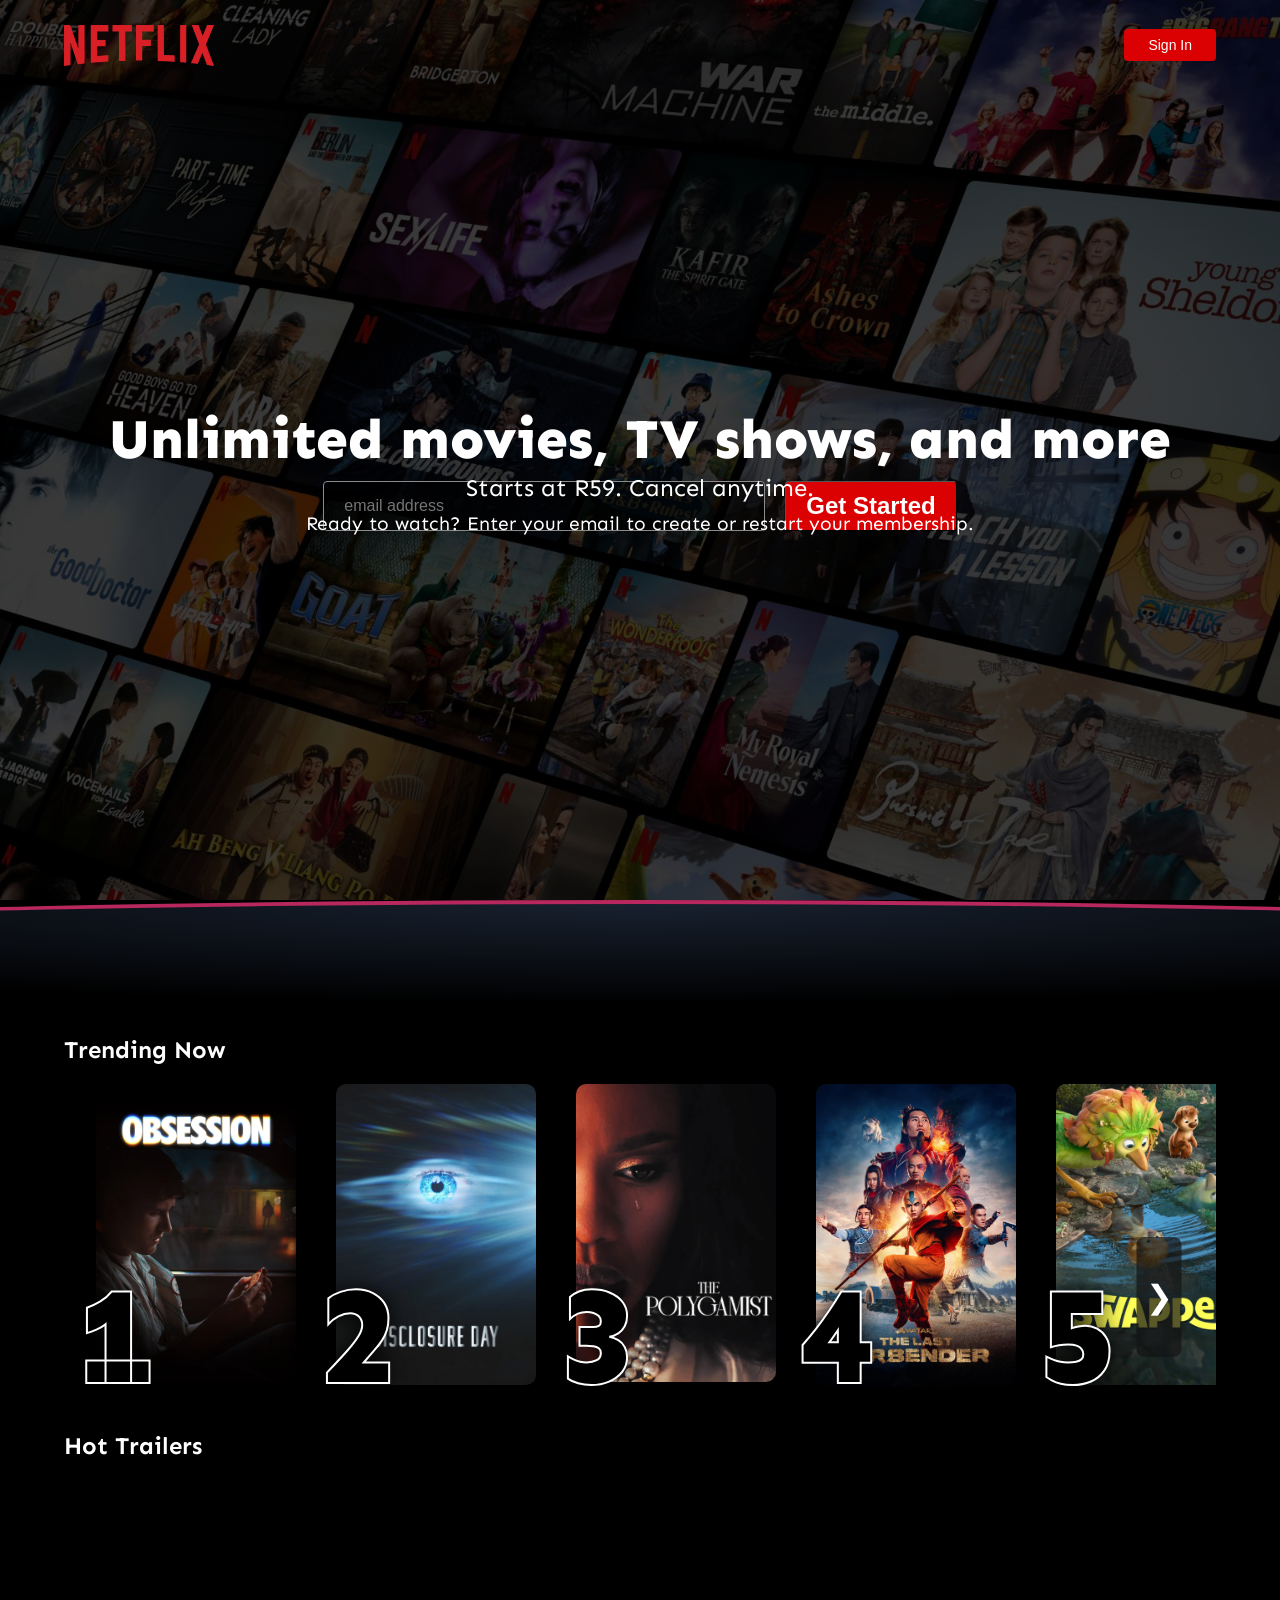
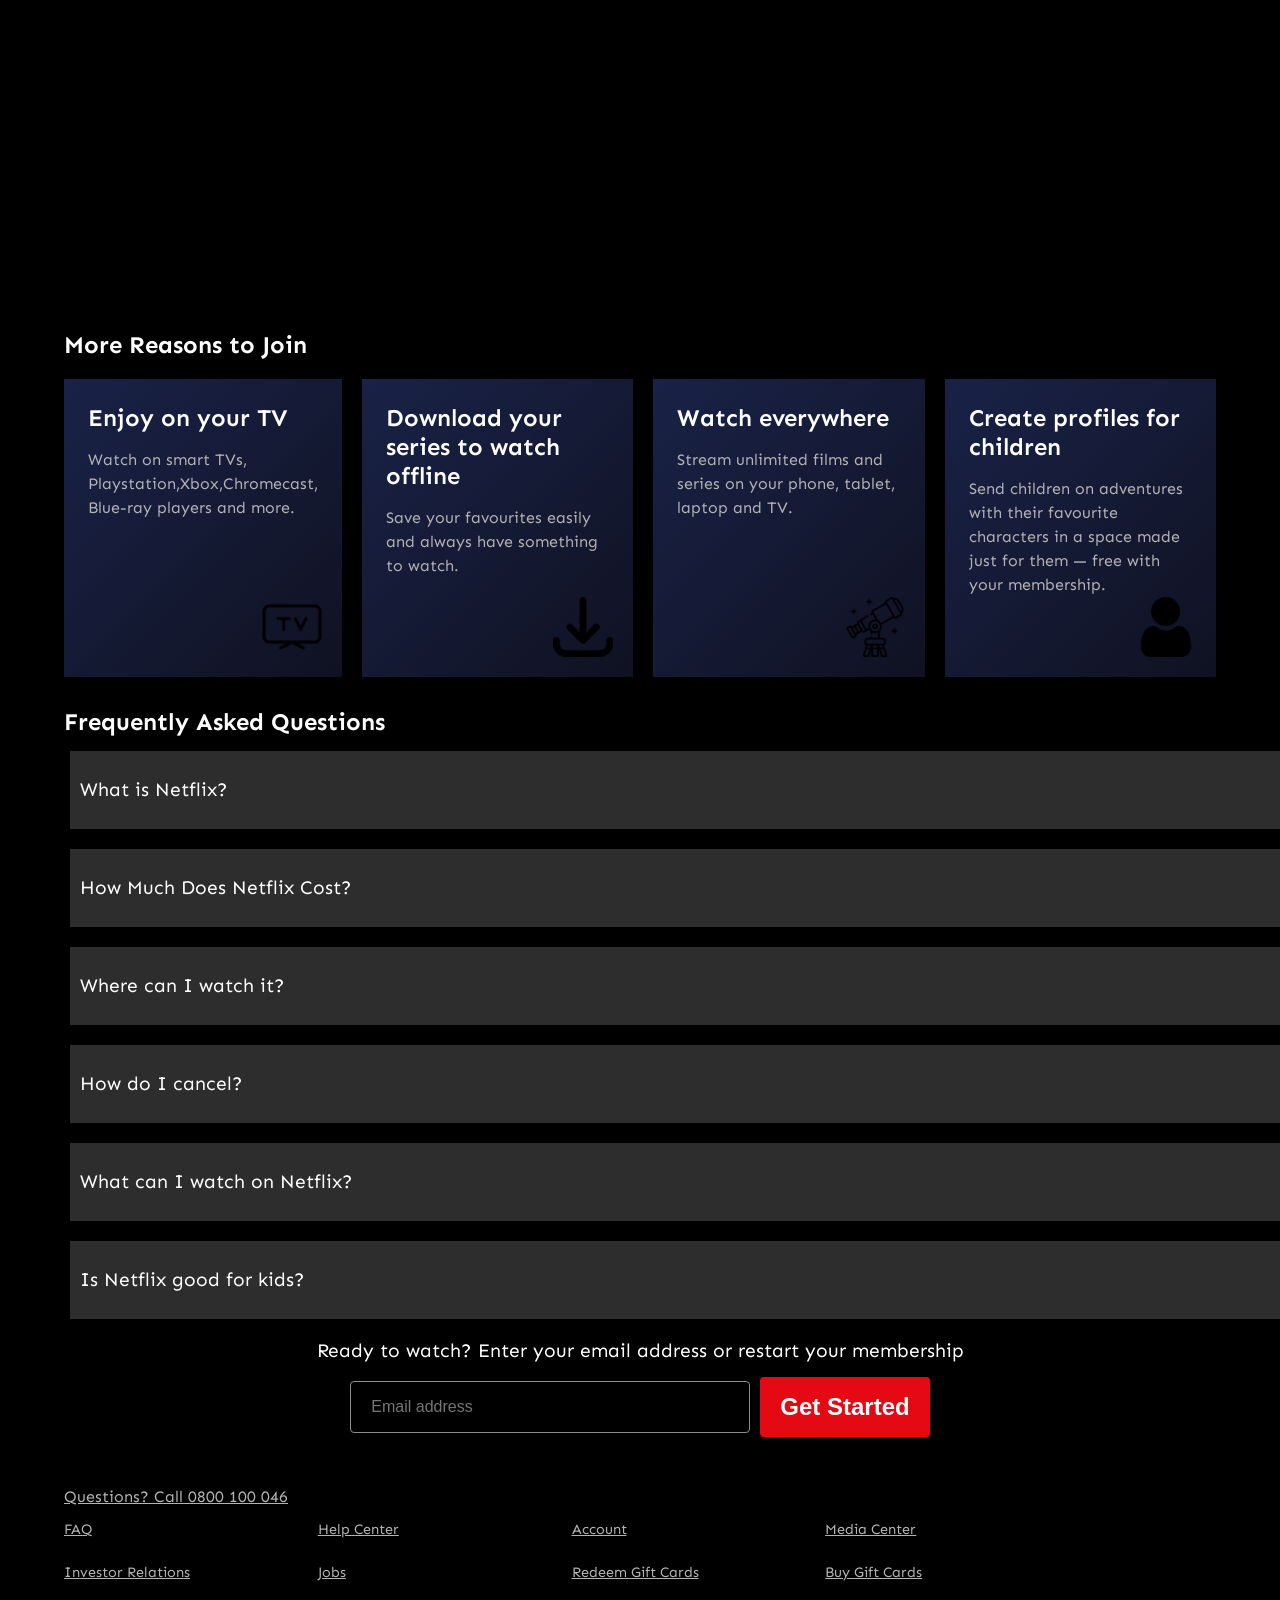
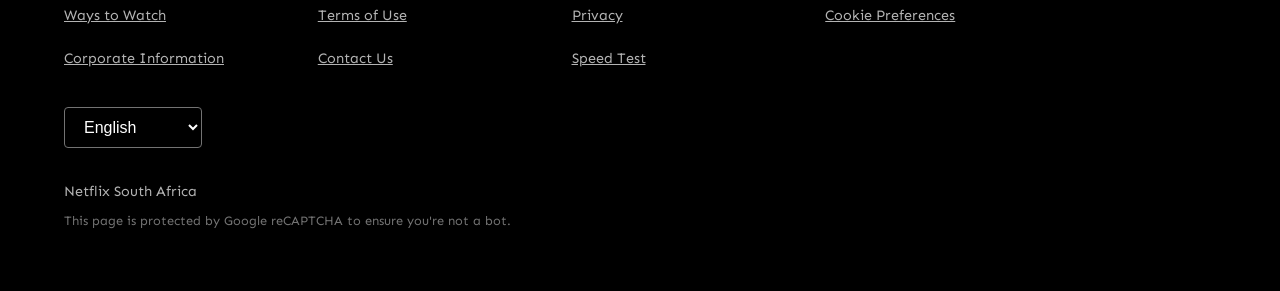
==== index.html @ d5c4dd67 "Rename index Netflix.html to index.html" ====
<!DOCTYPE html>
<html lang="en">
    <head>
        <meta charset="UTF-8">
        <link rel="stylesheet" href="styles.css">
        <title>Netflix</title>
    </head>

    <body>
        <header class="header">

        <section class="top-nav">
            <img class="logo" src="Images/netflix-img/images/logo.png" alt="Netflix Logo">
            <button class="sign-in-btn">Sign In</button>
        </section>

        <section class="hero-content">
            <h1 class="h1">Unlimited movies, TV shows, and more</h1>
            <p>Starts at R59. Cancel anytime.</p>
            <h3>Ready to watch? Enter your email to create or restart your membership.</h3>
        </section>

        <section>
             <form class="form">
                 <label>
                     <input class="email" type="email" placeholder="email address">
                 </label>
                 <button type="submit">Get Started</button>
            </form>
        </section>



        </header> <div class="curve-transition"></div>


          <section class="trending-now">
            <h2>Trending Now</h2>

           <div class="slider-wrapper">

            <div class="trending-grid">

            <div class="movie-card">
                <span class="rank-number">1</span>
                <img src="Images/netflix-img/images/obession-Rank-1.png" alt="Obession">
            </div>

            <div class="movie-card">
                <span class="rank-number">2</span>
                <img src="Images/netflix-img/images/disclosure-Rank-2.png" alt="disclosure">
            </div>

            <div class="movie-card">
                <span class=" rank-number">3</span>
                <img src=" Images/netflix-img/images/the-polygamist-Rank-3.png" alt="polygamist">
            </div>

            <div class="movie-card">
                <span class=" rank-number">4</span>
                <img src=" Images/netflix-img/images/the-last-airbender-Rank-4.png" alt="airbender">
            </div>

            <div class="movie-card">
                <span class=" rank-number">5</span>
                <img src=" Images/netflix-img/images/the-swapped-Rank-5.png" alt="swapped">
            </div>

            <div class="movie-card">
                <span class=" rank-number">6</span>
                <img src="Images/netflix-img/images/little-brother-Rank-6.png" alt="little-brother">
            </div>

            <div class="movie-card">
                <span class=" rank-number">7</span>
                <img src="Images/netflix-img/images/sheep-detective-Rank-7.png" alt="sheep-detective">
            </div>
            </div>
               <button class="scroll-btn right-btn">&#10095;</button> </div>

        </section>
        <section>
            <h2 class="hot-trailer"> Hot Trailers</h2>
                <div class="card-video-section">
                     <video class="homepage-video" autoplay loop muted playsinline>
                         <source src="video/Little%20Brother%20_%20Official%20Trailer%20_%20Netflix_1080p.mp4">
                     </video>
                </div>
        </section>

        <section class="more-reasons-section">
            <h2>More Reasons to Join
            </h2>
            <div class="reasons-grid">

            <article class="reason-card">
                <h3>Enjoy on your TV</h3>


                <p>Watch on smart TVs, Playstation,Xbox,Chromecast, Blue-ray players and more.</p>

                <img src="Images/netflix-img/images/tv%20icon.png" alt="TV logo" class="card-icon">
            </article>

            <article class="reason-card">

                <h3>Download your series to watch offline</h3>

                <p>Save your favourites easily and always have something to watch.</p>

                <img src="Images/netflix-img/images/downloads%20icon.png" alt="download icon" class="card-icon">
            </article>

            <article class="reason-card">

                <h3>Watch everywhere</h3>

                <p>Stream unlimited films and series on your phone, tablet, laptop and TV.</p>

                <img src="Images/netflix-img/images/telescope%20icon.png" alt="telescope icon" class="card-icon">
            </article>

            <article class="reason-card">

                <h3>Create profiles for children</h3>

                <p>Send children on adventures with their favourite characters in a space made just for them — free with your membership.</p>

                <img src="Images/netflix-img/images/profile%20icon.png" alt="profiles" class="card-icon">
            </article>
            </div>
        </section>

        <section class="faq-section">
            <h2>Frequently Asked Questions
            </h2>
        </section>

        <details class="faq-box">
            <summary>
                What is Netflix?
            </summary>
            <p>Netflix is a streaming service that offers a wide variety of award-winning TV shows, movies, anime, documentaries, and more on thousands of internet-connected devices.
                You can watch as much as you want, whenever you want without a single commercial – all for one low monthly price. There's always something new to discover and new TV shows and movies are added every week!
            </p>
        </details>
         <details class="faq-box">
            <summary>
                How Much Does Netflix Cost?
            </summary>
            <p> Watch Netflix on your smartphone, tablet, Smart TV, laptop, or streaming device, all for one fixed monthly fee. Plans range from SGD 15.98 to SGD 29.98/month.
            </p>
        </details>

         <details class="faq-box">
            <summary>
                Where can I watch it?
            </summary>
            <p> Watch anywhere, anytime. Sign in with your Netflix account to watch instantly on the web at netflix.com from your personal computer or on any internet-connected device that offers the Netflix app, including smart TVs, smartphones, tablets, streaming media players and game consoles.
                You can also download your favorite shows with the iOS or Android app. Use downloads to watch while you're on the go and without an internet connection. Take Netflix with you anywhere.
            </p>
        </details>

         <details class="faq-box">
            <summary>
                How do I cancel?
            </summary>
            <p> Netflix is flexible. You can easily cancel your account online in two clicks. There are no cancellation fees – start or stop your account anytime.
            </p>
        </details>
        <details class="faq-box">
            <summary>
                What can I watch on Netflix?
            </summary>
            <p> Netflix has an extensive library of feature films, documentaries, TV shows, anime, award-winning Netflix originals, and more. Watch as much as you want, anytime you want.
            </p>
        </details>
        <details class="faq-box">
            <summary>
                Is Netflix good for kids?
            </summary>
            <p> The Netflix Kids experience is included in your membership to give parents control while kids enjoy family-friendly TV shows and movies in their own space.
                Kids profiles come with PIN-protected parental controls that let you restrict the maturity rating of content kids can watch and block specific titles you don’t want kids to see.
            </p>
        </details>
        <div class="email-capture-section">
            <p class=" email-prompt"> Ready to watch? Enter your email address or restart your membership</p>

            <form class="email-form">
                <input type="email" class="email-1" placeholder="Email address">
                <button type="submit" class="get-started-btn">Get Started</button>
            </form>
        </div>
     <footer class="footer">
        <span class="questions">
            Questions? Call 0800 100 046

        </span>
        <ul class="footer-links">
            <li> FAQ</li>
            <li>Help Center</li>
            <li>Account</li>
            <li>Media Center</li>
            <li> Investor Relations</li>
            <li>Jobs</li>
            <li>Redeem Gift Cards</li>
            <li>Buy Gift Cards</li>
            <li>Ways to Watch</li>
            <li>Terms of Use</li>
            <li>Privacy</li>
            <li>Cookie Preferences</li>
            <li>Corporate Information</li>
            <li>Contact Us</li>
            <li>Speed Test</li>

        </ul>
         <div class="footer-lang">
            <select>
                <option>English</option>
                <option>Sesotho</option>
                <option>Isizulu</option>
                <option>Setswana</option>
                <option>Afrikaans</option>
                <option>IsiXhosa</option>
                <option>SePedi</option>
            </select>
         </div>

        <p class="footer-country">
            Netflix South Africa
        </p>

        <p class="footer-recaptcha">
            This page is protected by Google reCAPTCHA to ensure you're not a bot.
        </p>
    </footer>
</body>
</html>
---- styles.css ----
@import url('https://fonts.googleapis.com/css2?family=Sen:wght@400..800&display=swap');

body{
    margin: 0;
    padding: 0;
    font-family: 'Sen' , sans-serif;
    background: #000;
    color: #fff;
}

.header {
    width: 100%;
    height: 100vh;
    background-image: linear-gradient(rgba(0, 0, 0, 0.7), rgba(0, 0, 0, 0.7)), url(Images/netflix-img/images/SG-en-20260622-TRIFECTA-perspective_60113fdb-3fcb-4718-8a8e-52bfbdfbf870_large.jpg);
    background-size: cover;
    background-position: center;
    position: relative;
}
.top-nav {
    display: flex;
    justify-content: space-between;
    align-items: center;
    padding: 25px 5%;
}

.logo {
    width: 150px;
    cursor: pointer;
}
.sign-in-btn {
    background: #db0001;
    color: #fff;
    border: 0;
    outline: 0;
    padding: 8px 24px;
    font-size: 14px;
    border-radius: 4px;
    cursor: pointer;
}
.hero-content {
    position: absolute;
    top: 50%;
    left: 50%;
    transform: translate(-50%, -50%);
    text-align: center;
    width: 100%;
    padding: 0;
    box-sizing: border-box;
}
.hero-content h1 {
    font-size: 3.5rem;
    font-weight: 800;
    margin-top: 0;
    padding: 0;
    margin: 0;
    margin-top: 100px;
    box-sizing: border-box;
}
.hero-content h3 {
    font-size: 1.2rem;
    font-weight: 400;
    margin: 0;
    margin-bottom: 50px;
    padding: 16px 0;
}
.hero-content p {
    font-size: 1.5rem;
    font-weight: 400;
    margin: 0;
    margin-top: 0;
    margin-bottom: 10px;
    padding: 20px 0;
    padding-top: 0;
    padding-bottom: 0;
}

.hero-content h3 {
    font-size: 1.2rem;
    font-weight: 400;
    margin-top: 0;
    margin-bottom: 60px;
    padding: 0;
    padding-bottom: 0;
    padding-top: 0;
}
.form {
    display: flex;
    justify-content: center;
    align-items: center;
    gap: 20px;
    margin-top: 90px;
    padding: 0;
}
.email {
    padding: 15px 20px;
    width: 400px;
    border: 1px solid #8c8c8c;
    border-radius: 4px;
    background: rgba(0, 0, 0, 0.6);
    color: #fff;
    font-size: 1rem;
    margin-top: 300px;
}
form button {
    padding: 10px 20px;
    font-size: 1.5rem;
    background: #db0001;
    color: #fff;
    border-top-width: 0.667px;
    border-right-width: 0.667px;
    border-left-width: 0.667px;
    border-bottom-width: 0.667px;
    border-radius: 4px;
    cursor: pointer;
    font-weight: bold;
    margin-top: 300px;
}
.curve-transition {
    position: relative;
    height: 100px;
    width: 100%;
    background-color: #000000;
    overflow: hidden;
    box-sizing: border-box;
    border: 4px;
}

.curve-transition::before {
    content: '';
    position: absolute;
    top: 0;
    left: -50%;
    width: 200%;
    height: 100%;
    border-top-left-radius: 50%;
    border-top-right-radius: 50%;
    border-top: 4px solid rgba(184 40 94);
    background: radial-gradient(50% 100% at 50% 0%, rgba(30, 41, 59, 0.8) 0%, rgba(0, 0, 0, 1) 100%);

}

.trending-now {

    display: block;
    box-sizing: border-box;
    padding: 25px 5%;
    margin: -10px 0;
    border: 0;
}

.trending-grid {
    display: flex;
    gap: 40px;
    padding: 0 32px;
    overflow-x: auto;
    cursor: pointer;
    -ms-overflow-style: none;
    scrollbar-width: none;
}

.slider-wrapper {
    position: relative;
}

.scroll-btn {
    position: absolute;
    top: 50%;
    transform: translate(-50%);
    right: 1%;
    height: 120px;
    width: 45px;
    background: rgba(20, 20, 20, 0.7);
    color: white;
    font-size: 2rem;
    border: none;
    border-radius: 8px;
    cursor: pointer;
    z-index: 10;
}

.scroll-btn:hover {
    background: rgba(20, 20, 20, 1);
}

.trending-grid::-webkit-scrollbar {
    display: none;

}

.movie-card {
    min-width: 200px;
    position: relative;
}

.movie-card img {
    width: 100%;
    border-radius: 10px;
}

.rank-number {
    position: absolute;
    bottom: -15px;
    line-height: 1;
    left: -20px;
    height: 1em;
    display: inline-block;
    font-size: 140px;
    font-weight: 900;
    margin: 0;
    text-shadow: 0 0 1.5rem rgb(0 0 0);
    color: black;
    -webkit-text-fill-color: rgb(0 0 0);
    -webkit-text-stroke: 2px white;

}

.card-video-section {
    width: 50%;
}

.homepage-video {
    width: 100%;
    height: auto;
    border-radius: 0 10px 10px 0;
    display: block;
    padding: 40px 45%;
    align-content: center;
}

.hot-trailer {
    display: block;
    padding: 5px 5%;
    box-sizing: border-box;
    font-size: 1.5rem;
    width: 100%;
}

.more-reasons-section {
    padding: 25px 5%;
}

.reasons-grid {
    display: flex;
    gap: 20px;
}

.reason-card {
    flex: 1;
    min-height: 250px;
    padding: 24px;
    background: linear-gradient(135deg, #192247 0%, #101222 100%);
    position: relative;
}

.card-icon {
    position: absolute;
    bottom: 20px;
    right: 20px;
    width: 60px;

}

.reason-card h3 {
    font-size: 1.5rem;
    font-weight: 600;
    margin-top: 0;
    margin-bottom: 15px;
    color: #fff;
}

.reason-card p {
    font-size: 1rem;
    color: #b3b3b3;
    line-height: 1.5;
}

.faq-section {
    display: block;
    padding: 5px 5%;
    box-sizing: border-box;
    font-size: 1.5rem;
    width: 100%;
}

.faq-section h2 {
    font-size: 1.5rem;
    padding: 0;
    margin-top: 0;
    margin-bottom: 10px;
    text-align: left;
}

.faq-box {
    width: 100%;
    max-width: 1410px;
    background-color: #2d2d2d;
    margin-bottom: 20px;
    margin-left: 70px;
    padding: 0;
    font-size: 1.5rem;
}

.faq-box summary {
    padding: 10px 10px;
    cursor: pointer;
    display: flex;
    justify-content: space-between;
    align-items: center;
    list-style: none;
    font-weight: 200;
    font-size: 1.2rem;
}

.faq-box summary::-webkit-details-marker {
    display: none;
}

.faq-box summary::after {
    content: '+';
    font-size: 3rem;
    font-weight: 300;
}

.faq-box[open] summary::after {
    content: '\00d7';
}

.faq-box p {
    padding: 0 24px 24px 24px;
    margin: 0;
    text-align: left;
    font-size: 1.2rem;
    border-top: 2px solid #000;
}

.email-prompt {
    text-align: center;
    font-size: 1.2rem;
    margin-bottom: 15px;
}

.email-form {
    display: flex;
    justify-content: center;
    align-items: center;
    gap: 10px;
}

.email-1 {
    padding: 16px 20px;
    width: 400px;
    background: rgba(0, 0, 0, 0.6);
    border: 1px solid #8c8c8c;
    border-radius: 4px;
    color: #fff;
    font-size: 1rem;
    box-sizing: border-box;
    margin: 0;
}

.email-1:focus {
    outline: none;
    border-color: #fff;
}

.get-started-btn {
    padding: 16px 20px;
    background-color: #e50914;
    color:#fff;
    border: none;
    border-radius: 4px;
    font-size: 1.5rem;
    font-weight: 600;
    cursor: pointer;
    box-sizing: border-box;
    margin: 0;
}

.get-started-btn:hover {
    background-color: #c11119;
}

.footer {
    padding: 50px 5%;
    color: #b3b3b3;
    font-size: 0.9rem;
    max-width: 1000px;
}

.footer a {
    color: #b3b3b3;
    text-decoration: underline;
}

.questions {
    color: #b3b3b3;
    text-decoration: underline;
    margin-bottom: 30px;
    font-size: 1rem;
}

.footer-links {
    display: grid;
    text-decoration: underline;
    grid-template-columns: repeat(4, 1fr);
    gap: 15px;
    list-style: none;
    padding: 0;
    margin-bottom: 30px;
}

.footer-links li {
    margin-bottom: 10px;
}

.footer-lang select {
    background-color: transparent;
    color: #fff;
    border: 1px solid #737373;
    padding: 10px 30px 10px 15px;
    border-radius: 4px;
    font-size: 1rem;
    margin-bottom: 20px;
    cursor: pointer;
}

.footer-country {
    margin-bottom: 10px;
}

.footer-recaptcha {
    font-size: 0.8rem;
    color: #737373;
}
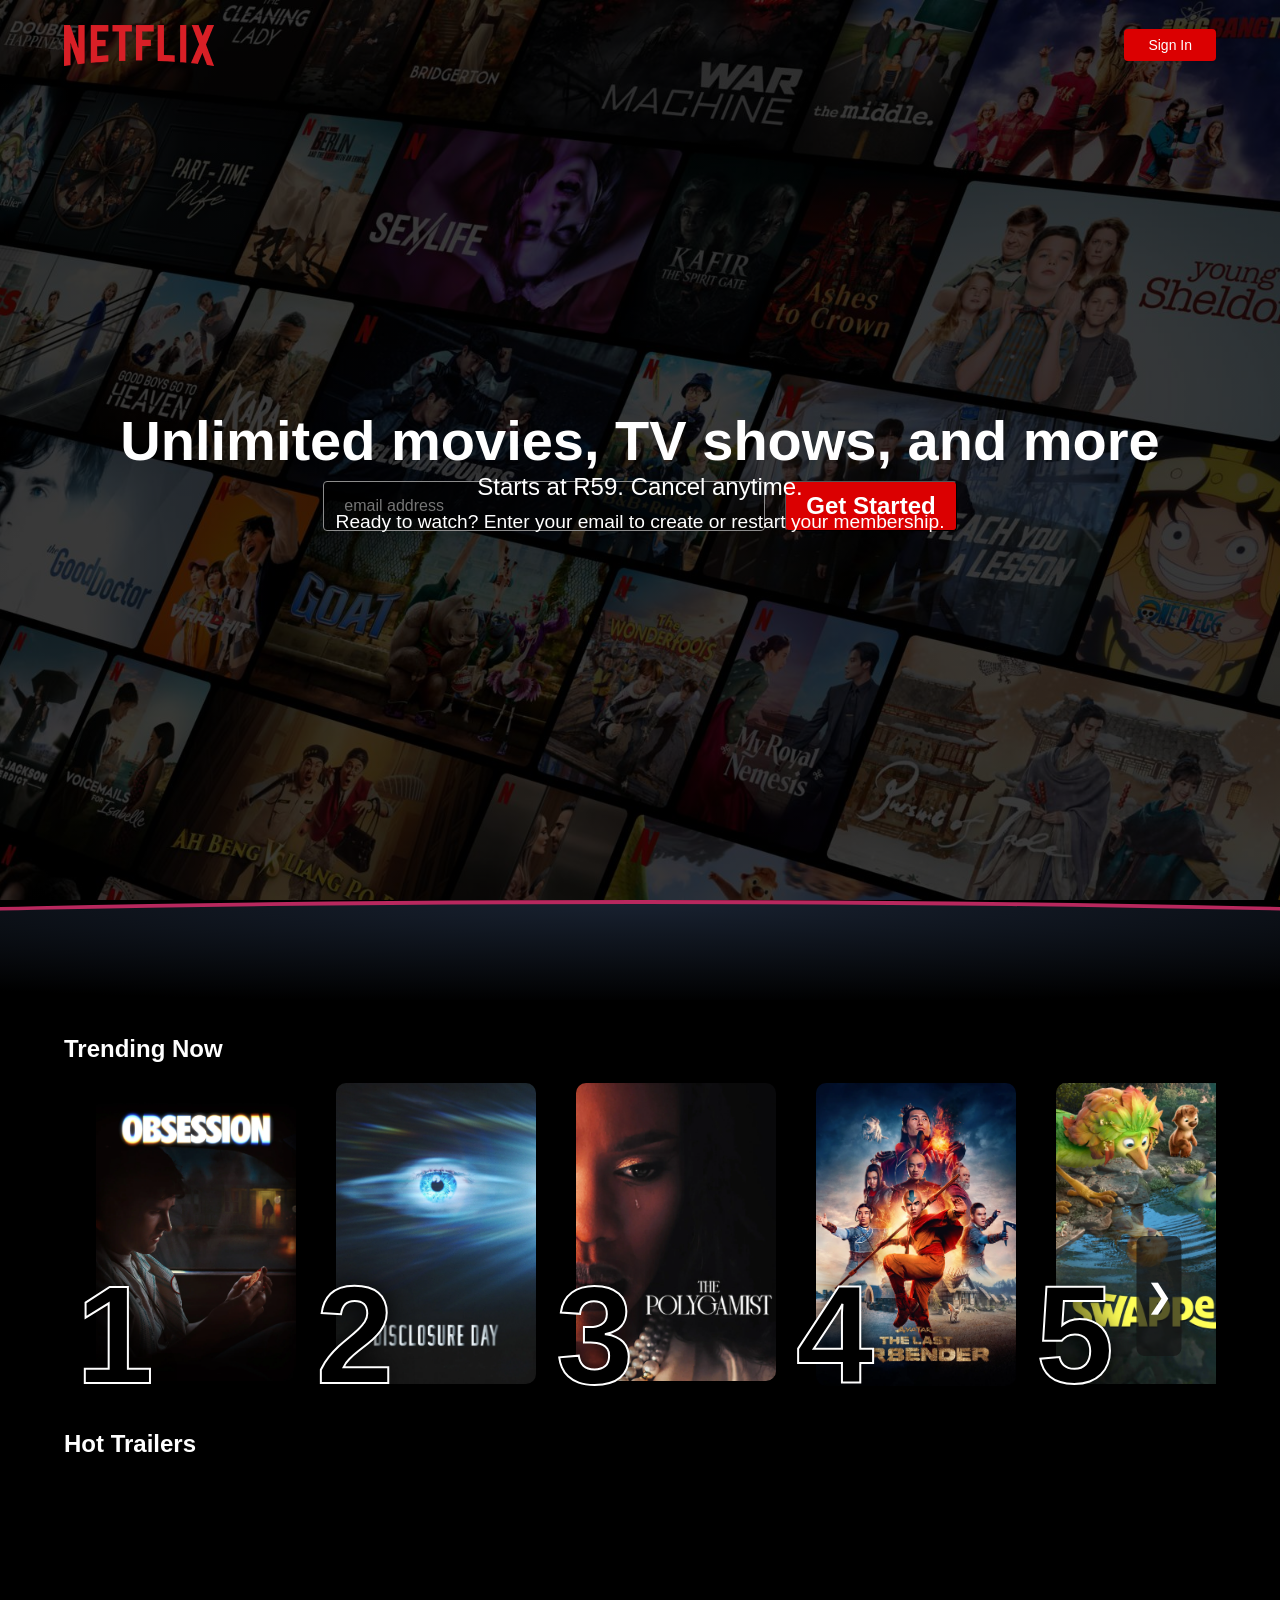
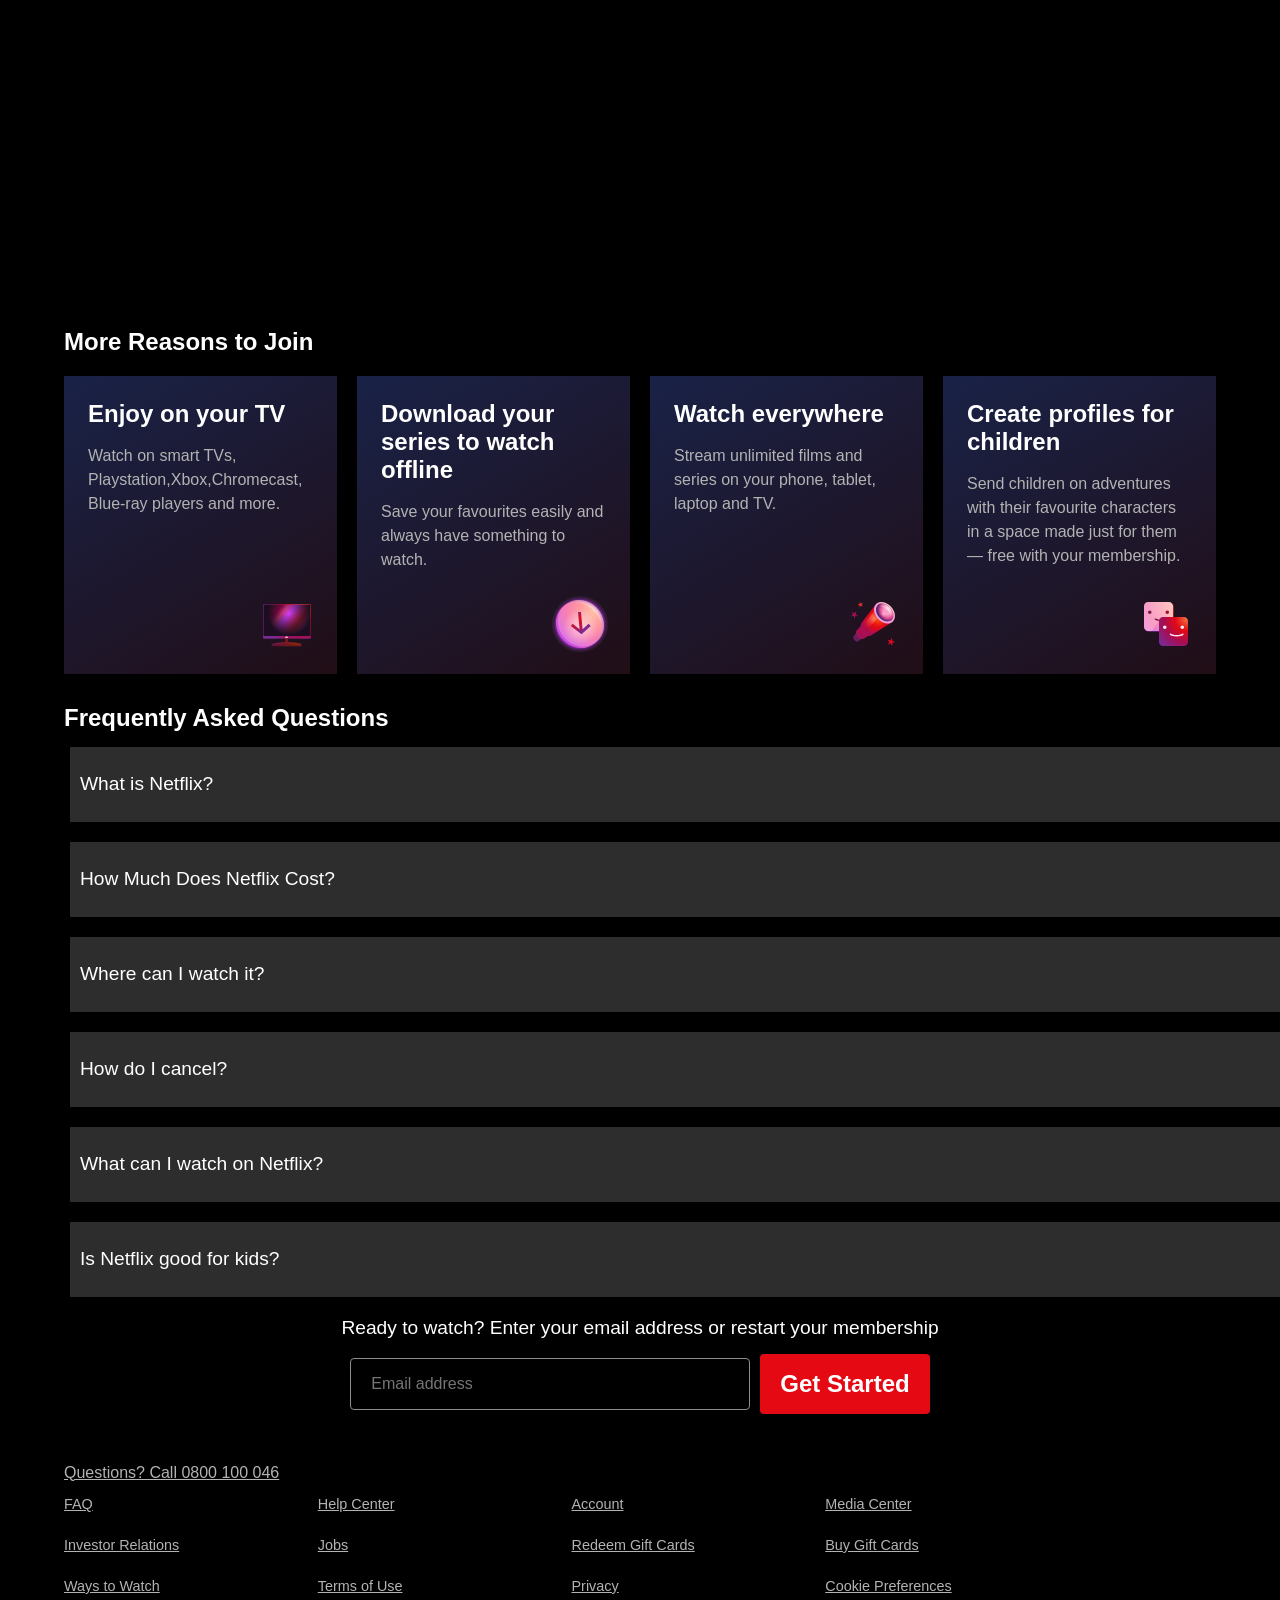
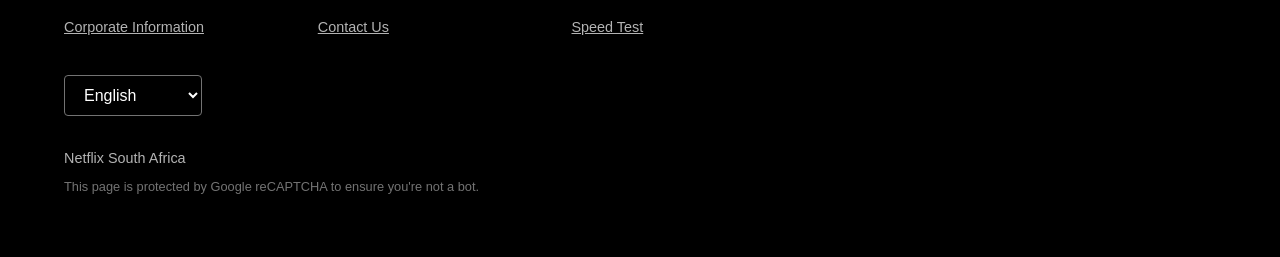
==== commit 40830fce: "commitment of new updates" ====
--- a/index.html
+++ b/index.html
@@ -3,7 +3,9 @@
     <head>
         <meta charset="UTF-8">
         <link rel="stylesheet" href="styles.css">
-        <title>Netflix</title>
+        <link rel="icon" type="Images/netflix-img/images/favicon.png" href="Images/netflix-img/images/favicon.png">
+        <!--Changed this title so it is not flagged in deployment-->
+        <title>Motso Assignment</title>
     </head>
 
     <body>
@@ -99,7 +101,7 @@
 
                 <p>Watch on smart TVs, Playstation,Xbox,Chromecast, Blue-ray players and more.</p>
 
-                <img src="Images/netflix-img/images/tv%20icon.png" alt="TV logo" class="card-icon">
+                <img src="Images/netflix-img/images/tv-icon-1.svg" alt="TV logo" class="card-icon">
             </article>
 
             <article class="reason-card">
@@ -108,7 +110,7 @@
 
                 <p>Save your favourites easily and always have something to watch.</p>
 
-                <img src="Images/netflix-img/images/downloads%20icon.png" alt="download icon" class="card-icon">
+                <img src="Images/netflix-img/images/download.svg" alt="download icon" class="card-icon">
             </article>
 
             <article class="reason-card">
@@ -117,7 +119,7 @@
 
                 <p>Stream unlimited films and series on your phone, tablet, laptop and TV.</p>
 
-                <img src="Images/netflix-img/images/telescope%20icon.png" alt="telescope icon" class="card-icon">
+                <img src="Images/netflix-img/images/telescope.svg" alt="telescope icon" class="card-icon">
             </article>
 
             <article class="reason-card">
@@ -126,7 +128,7 @@
 
                 <p>Send children on adventures with their favourite characters in a space made just for them — free with your membership.</p>
 
-                <img src="Images/netflix-img/images/profile%20icon.png" alt="profiles" class="card-icon">
+                <img src="Images/netflix-img/images/profiles.svg" alt="profiles" class="card-icon">
             </article>
             </div>
         </section>
--- a/styles.css
+++ b/styles.css
@@ -1,4 +1,5 @@
-@import url('https://fonts.googleapis.com/css2?family=Sen:wght@400..800&display=swap');
+@import url('https://fonts.googleapis.com/css2?family=Roboto:ital,wght@0,100..900;1,100..900&display=swap');
+
 
 body{
     margin: 0;
@@ -249,6 +250,7 @@
     min-height: 250px;
     padding: 24px;
     background: linear-gradient(135deg, #192247 0%, #101222 100%);
+    background: linear-gradient(149deg, #192247 0%, #210e17 99.08%);
     position: relative;
 }
 
@@ -431,4 +433,23 @@
 .footer-recaptcha {
     font-size: 0.8rem;
     color: #737373;
+}
+
+@media (max-width: 768px) {
+    .footer-links {
+        grid-template-columns: repeat(2, 1fr);
+    }
+
+    .hero-content h1 {
+        font-size: 2.5rem;
+    }
+.email-form {
+    flex-direction: column;
+    width: 100%;
+}
+
+.email-1, .get-started-btn {
+    width: 100%;
+}
+
 }
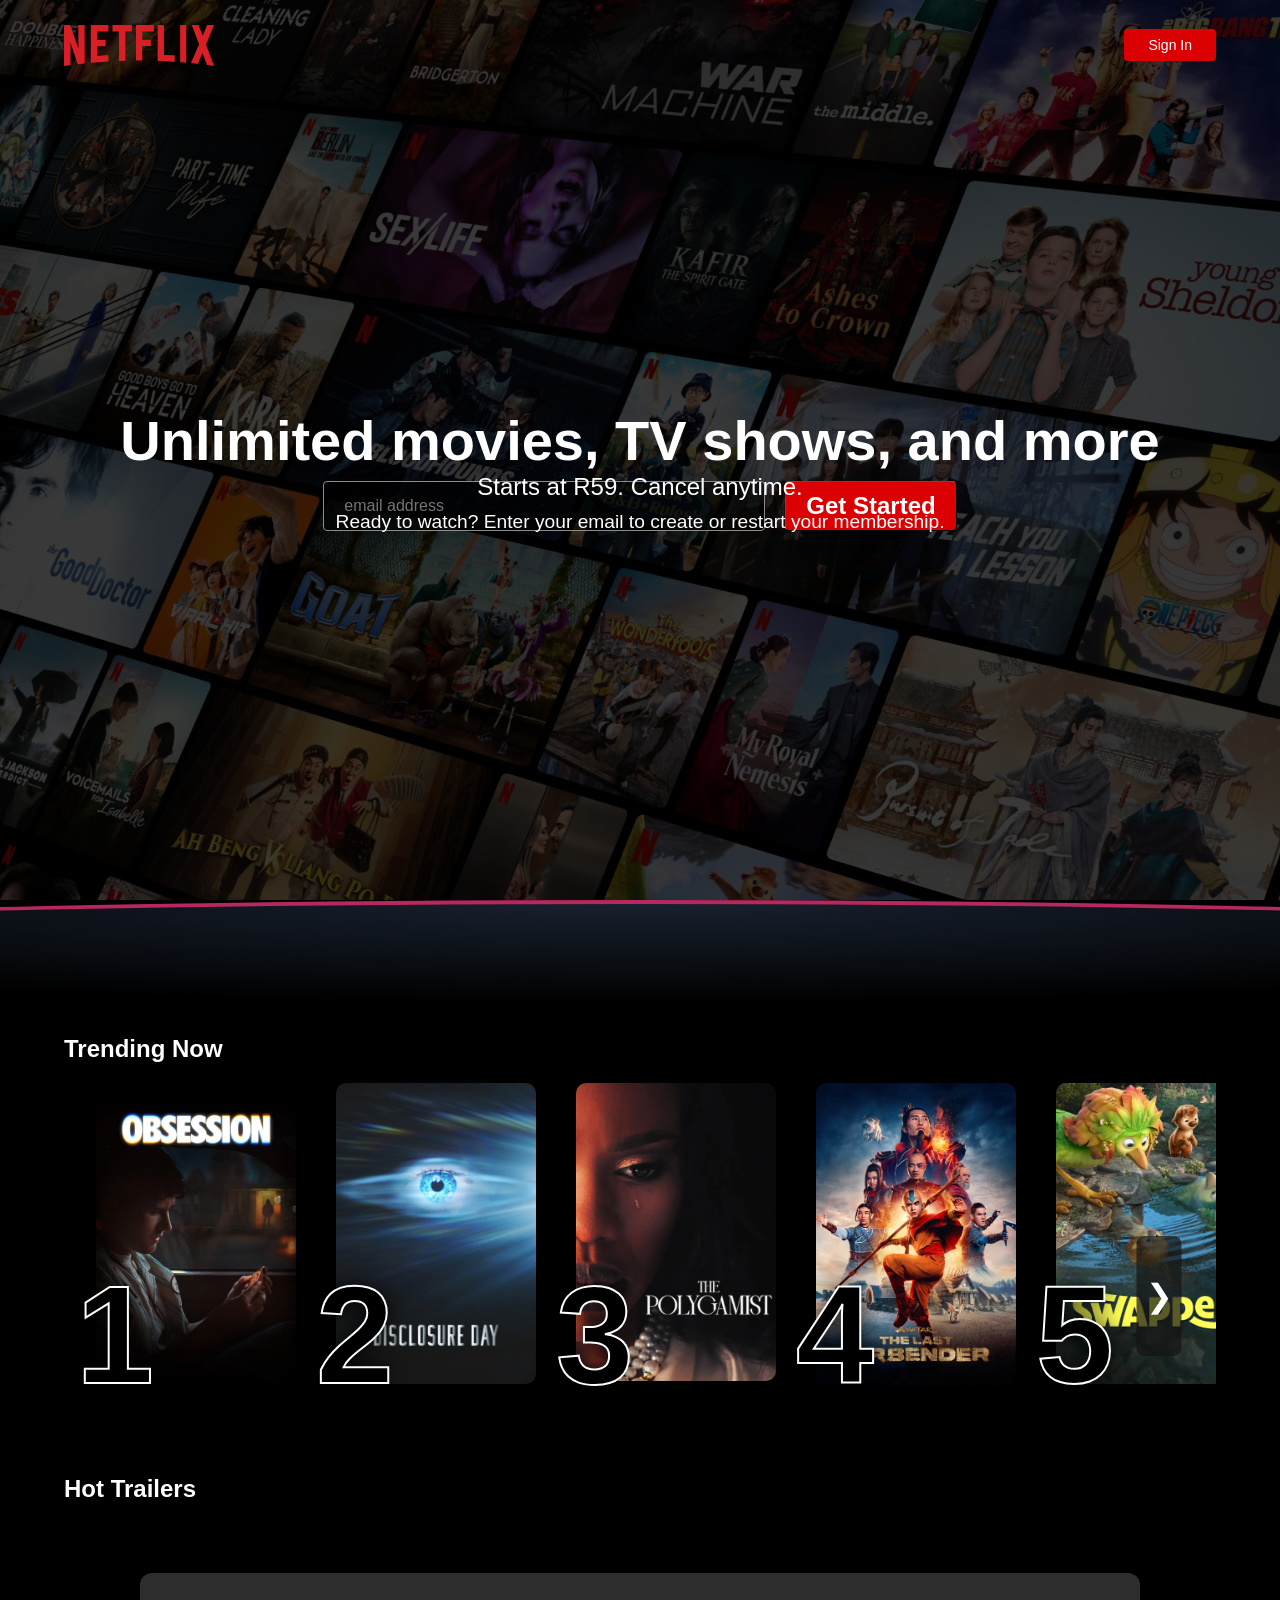
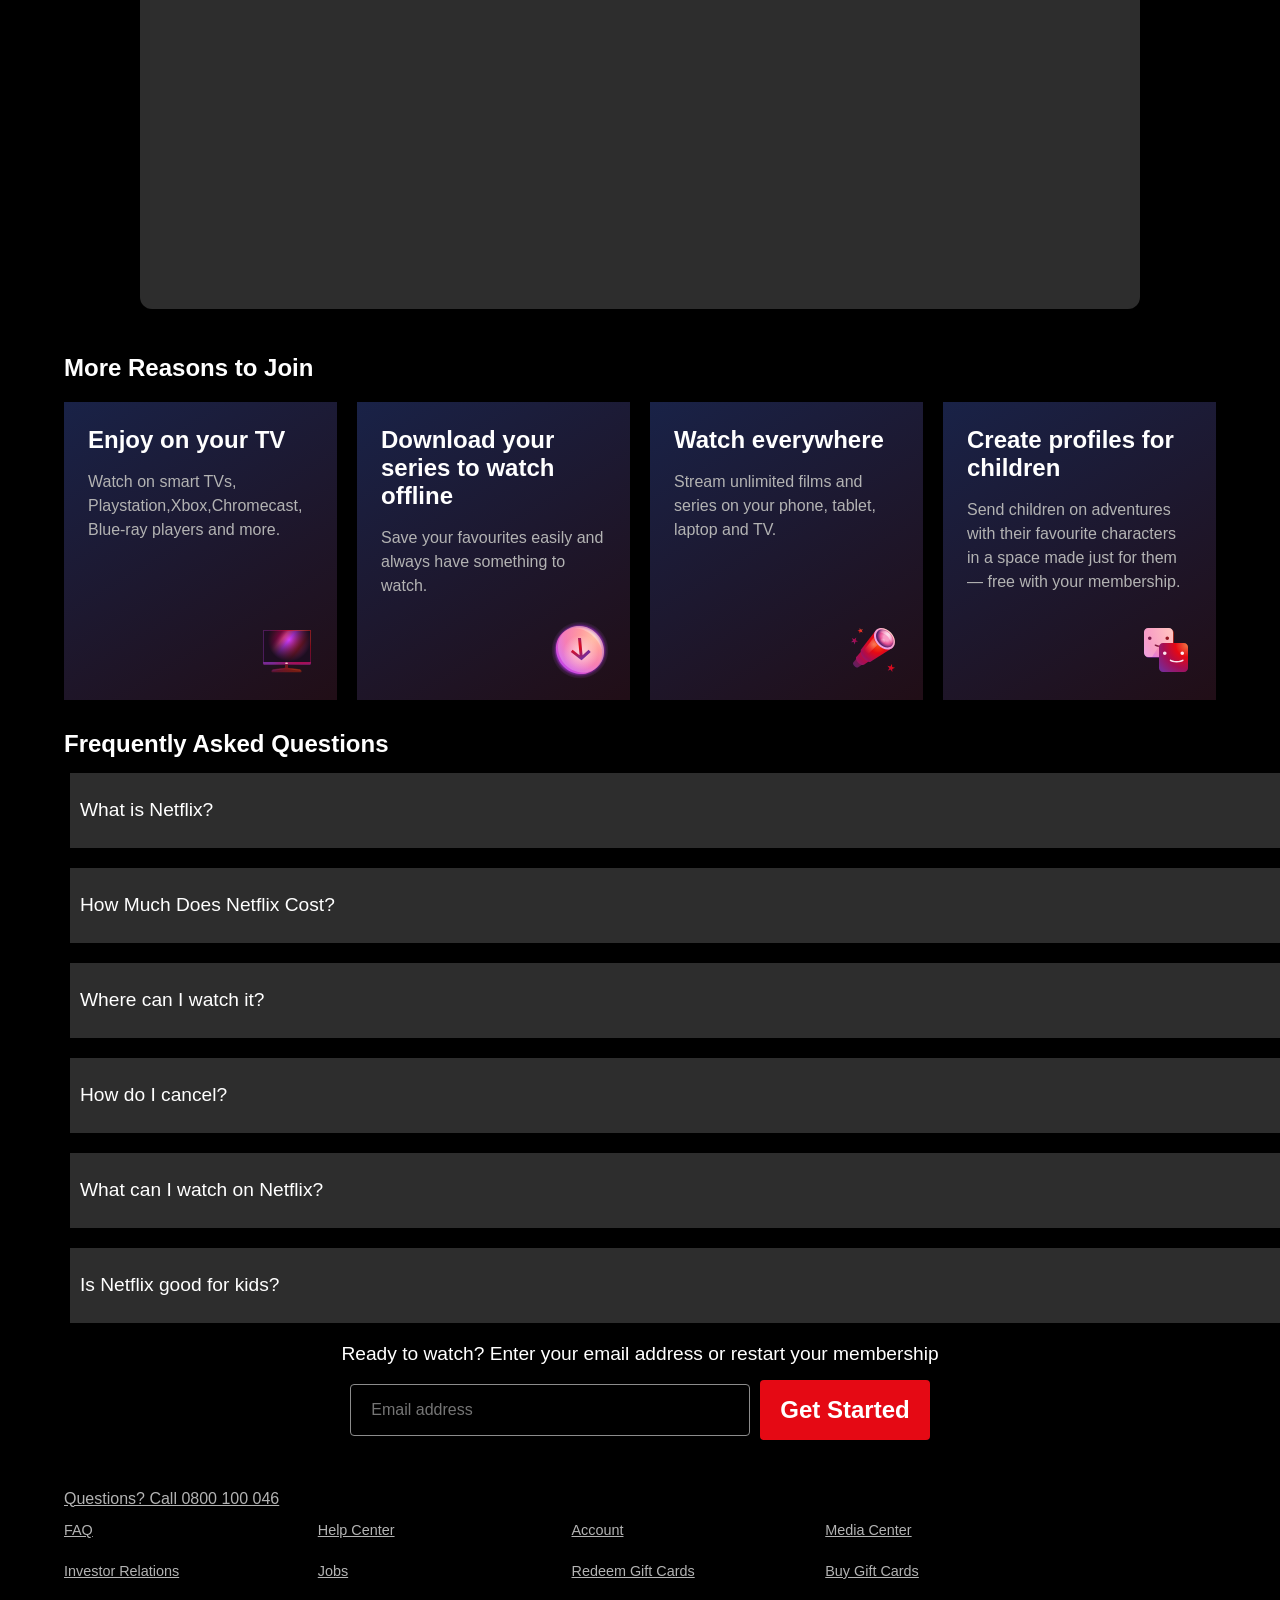
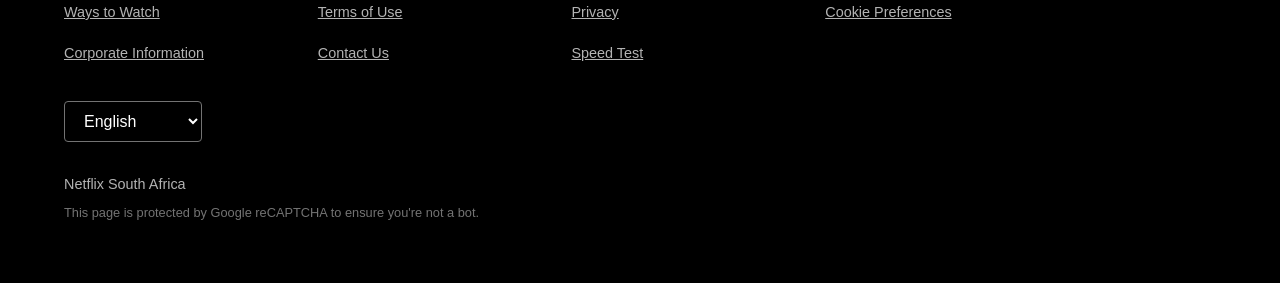
==== commit 2b3c513c: "commitment of new updates" ====
--- a/index.html
+++ b/index.html
@@ -82,11 +82,14 @@
 
         </section>
         <section>
-            <h2 class="hot-trailer"> Hot Trailers</h2>
-                <div class="card-video-section">
-                     <video class="homepage-video" autoplay loop muted playsinline>
-                         <source src="video/Little%20Brother%20_%20Official%20Trailer%20_%20Netflix_1080p.mp4">
-                     </video>
+            <h2 class="trailer-section"> Hot Trailers</h2>
+                <div class="video-container">
+                     <iframe width="560" height="315" src="https://www.youtube.com/embed/bWtrFcerKE0?si=BNFhAyEqIOfBh36E"
+                             title="YouTube video player" frameborder="0"
+                             allow="accelerometer; autoplay; clipboard-write; encrypted-media; gyroscope; picture-in-picture; web-share" referrerpolicy="strict-origin-when-cross-origin"
+                             allowfullscreen>
+
+                     </iframe>
                 </div>
         </section>
 
--- a/styles.css
+++ b/styles.css
@@ -217,6 +217,7 @@
 
 .card-video-section {
     width: 50%;
+    align-content: center;
 }
 
 .homepage-video {
@@ -228,12 +229,34 @@
     align-content: center;
 }
 
-.hot-trailer {
+.trailer-section {
     display: block;
-    padding: 5px 5%;
-    box-sizing: border-box;
-    font-size: 1.5rem;
-    width: 100%;
+    padding: 50px 5%;
+    box-sizing: border-box;
+    font-size: 1.5rem;
+    width: 100%;
+}
+
+.video-container {
+    width: 100%;
+    position: relative;
+    padding-bottom: 26.25%;
+    margin: 0 auto;
+    max-width: 1000px;
+    background-color: #2d2d2d;
+    border-radius: 12px;
+    overflow: hidden;
+    align-content: center;
+}
+
+.video-container iframe {
+    width: 100%;
+    position: absolute;
+    top: 0;
+    left: 0;
+    height: 100%;
+    align-content: center;
+    border: none;
 }
 
 .more-reasons-section {
